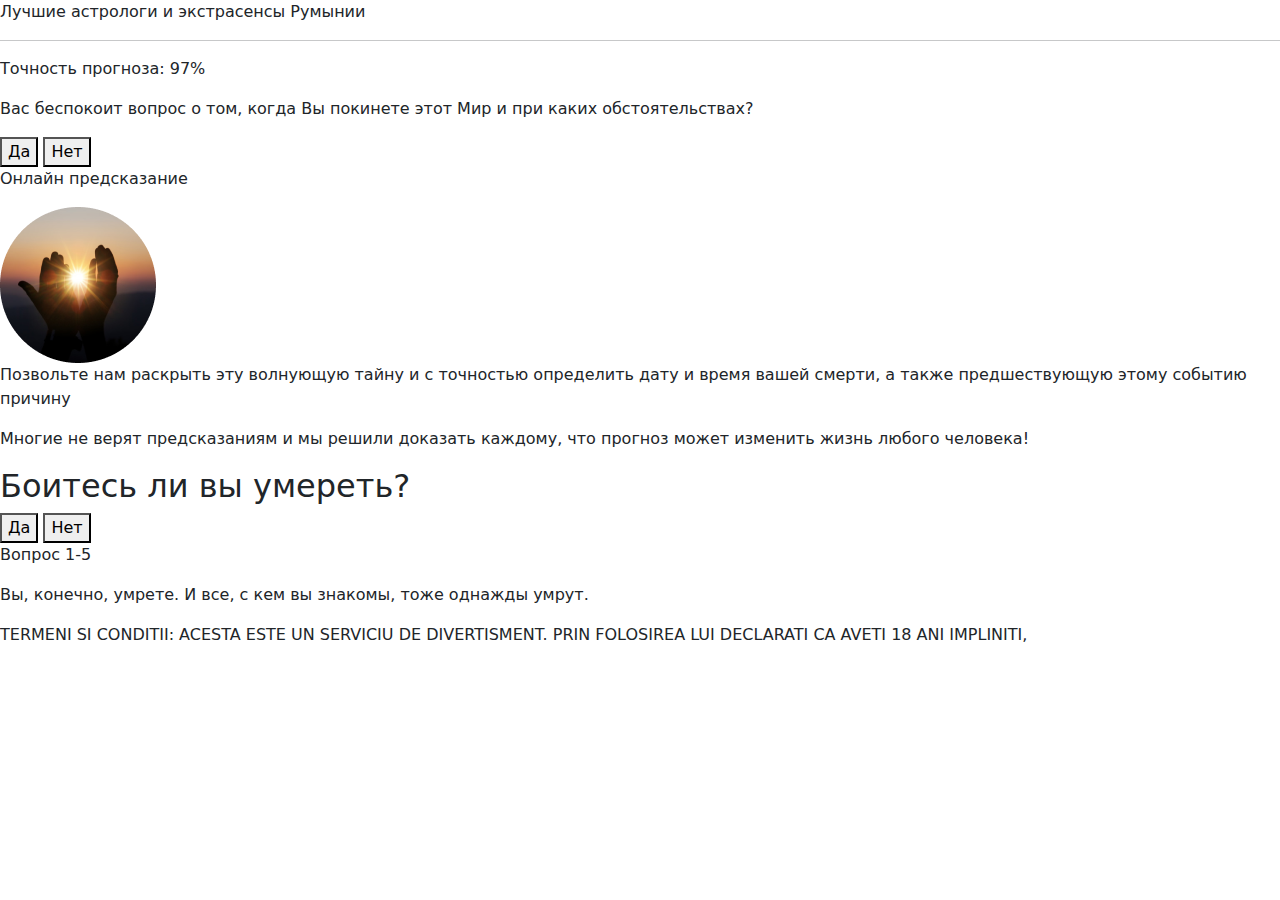
==== index.html @ 72fdac20 "Done basic html" ====
<!DOCTYPE html>
<html lang="ru">
<head>
    <meta charset="UTF-8">
    <meta http-equiv="X-UA-Compatible" content="IE=edge">
    <meta name="viewport" content="width=device-width, initial-scale=1.0">
    <link rel="stylesheet" href="css/bootstrap-reboot.min.css">
    <link rel="stylesheet" href="css/style.css">
    <title>Лучшие астрологи Румынии</title>
</head>
<body>
    <header>
        <section class="header-top">
            <p class="header-top__text_s">
                Лучшие астрологи и экстрасенсы Румынии
            </p>
            <hr class="header-top__line">
            <p class="header-top__text-b">
                Точность прогноза: 97%
            </p>
        </section>
        <section class="header-center">
            <p class="header-center__text">
               <span class="header-center__text_b">Вас беспокоит вопрос о том,</span>
                когда Вы покинете этот Мир и при каких обстоятельствах?
            </p>
            <div class="header-center__wrapper">
                <button class="header-center__elem1_button button">Да</button>
                <button class="header-center__elem1_button button">Нет</button>
            </div>
            <p class="header-center__text_s">
                Онлайн предсказание
            </p>
        </section>
        <section class="header-bottom">
            <div class="header-bottom__elem1">
                <img src="img/hands.png" alt="Держи смерть в своих руках">
                <p class="header-bottom__text">
                    Позвольте нам раскрыть эту волнующую тайну и 
                    <span class="header-bottom__text_y">с точностью определить дату и время вашей смерти,</span> 
                    а также предшествующую этому событию причину
                </p>
            </div>
        </section>
    </header>
    <main>
        <section class="main-content">
            <div class="main-content__wrapper">
                <p class="main-content__text">
                    Многие не верят предсказаниям и мы решили доказать каждому,
                    <span class="main-content__text_y">что прогноз может изменить жизнь любого человека!</span>
                </p>
            </div>
            <div class="main-content__question">
                <h2 class="main-content__question_text">
                    Боитесь ли вы умереть?
                </h2>
                <button class="main-content__question_button button">Да</button>
                <button class="main-content__question_button button">Нет</button>
                <p class="main-content__question_text_s">
                    Вопрос 1-5
                </p>
            </div>
        </section>
        <section class="button-content">
            <p class="button-content__text">
                Вы, конечно, умрете. 
                И все, с кем вы знакомы, 
                тоже однажды умрут.
            </p>
        </section>
    </main>
    <footer>
        <div class="footer-content">
            <p class="footer-content__text">
                TERMENI SI CONDITII: ACESTA ESTE UN SERVICIU DE DIVERTISMENT. PRIN FOLOSIREA LUI DECLARATI CA AVETI 18 ANI IMPLINITI, 
            </p>
        </div>
    </footer>
</body>
</html>
---- css/style.css ----
/* Подключение шрифтов */
@font-face {
    font-family: 'Roboto Light';
    src: url(../fonts/Roboto/Roboto-Light.ttf) format('truetype');
    font-weight: 300;
    font-style: normal;
}

@font-face {
    font-family: 'Roboto Regular';
    src: url(../fonts/Roboto/Roboto-Regular.ttf) format('truetype');
    font-weight: 400;
    font-style: normal;
}

@font-face {
    font-family: 'Roboto Medium';
    src: url(../fonts/Roboto/Roboto-Regular.ttf) format('truetype');
    font-weight: 500;
    font-style: normal;
}

@font-face {
    font-family: 'Roboto Bold';
    src: url(../fonts/Roboto/Roboto-Regular.ttf) format('truetype');
    font-weight: 700;
    font-style: normal;
}

@font-face {
    font-family: 'Bad Script';
    src: url(../fonts/Bad_Script/BadScript-Regular.ttf) format('truetype');
    font-weight: 700;
    font-style: normal;
}

h1{
    font-family: 'Roboto Light', sans-serif;
}
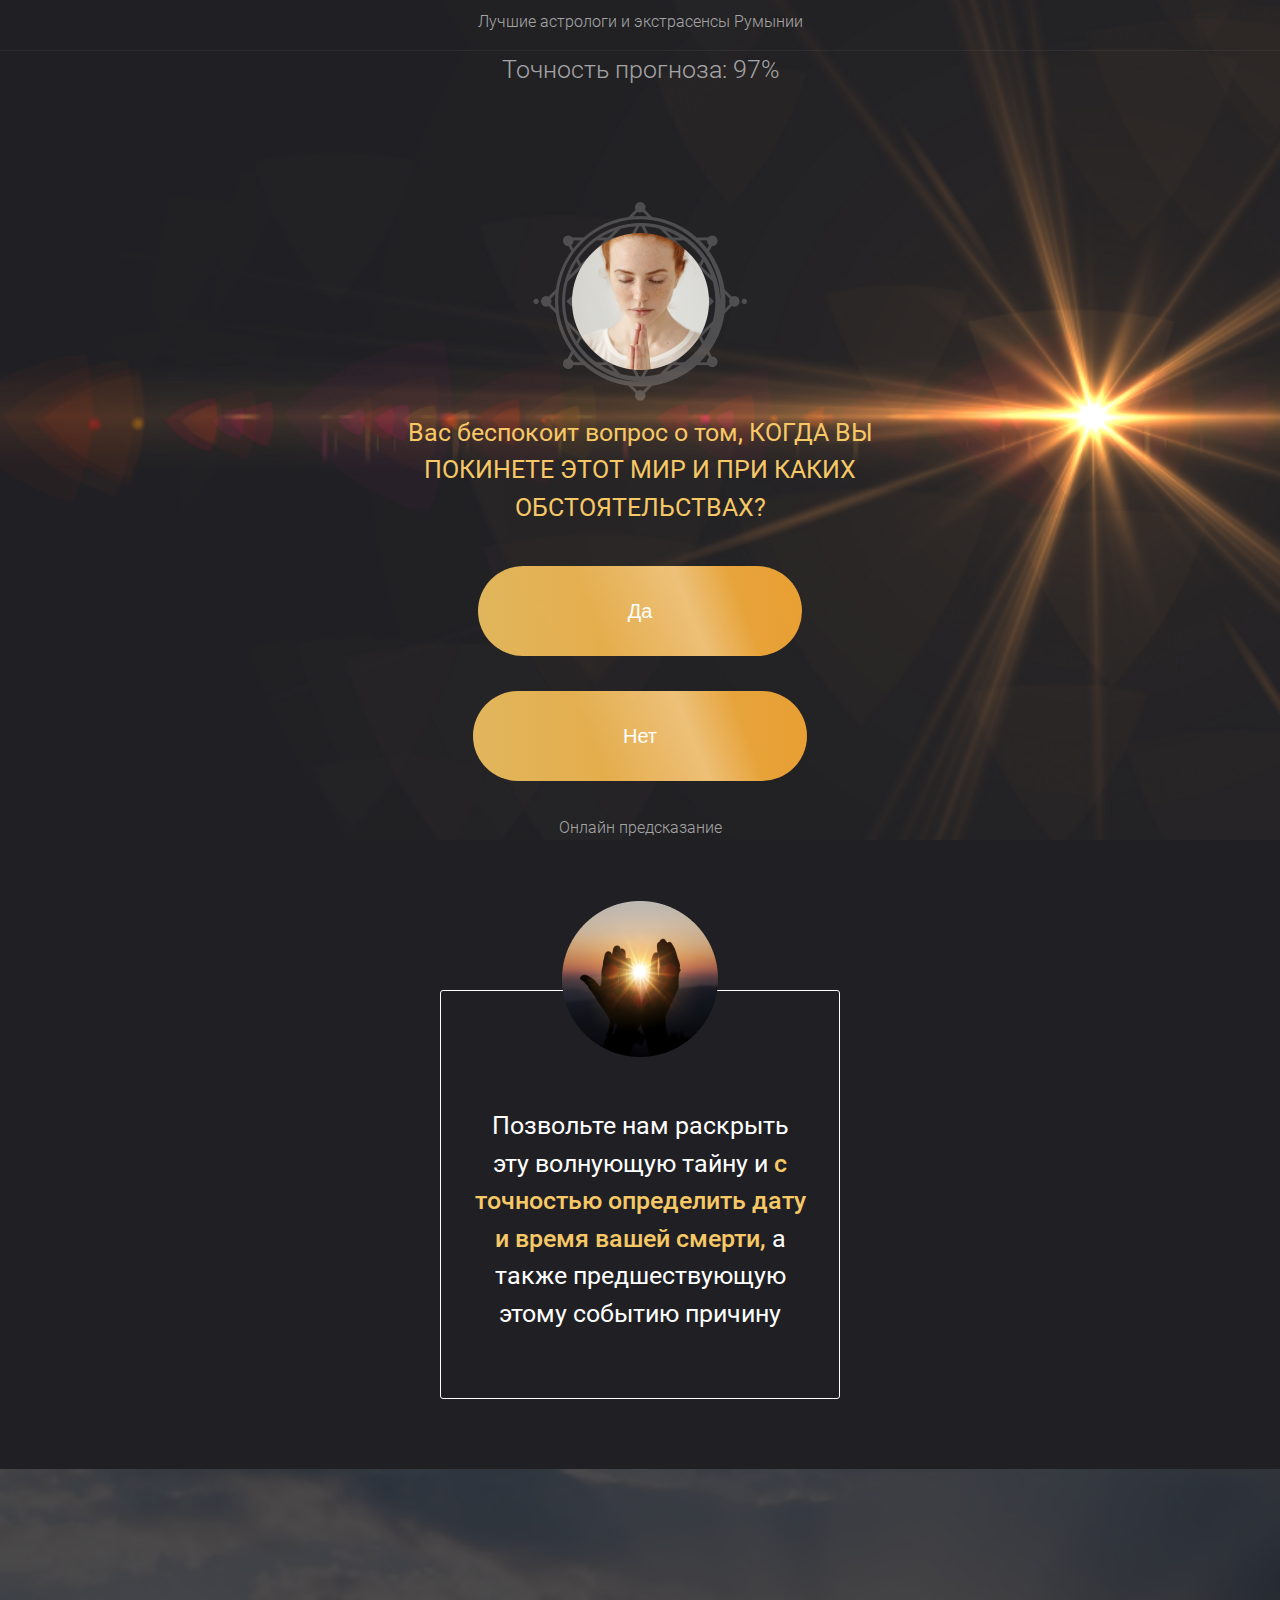
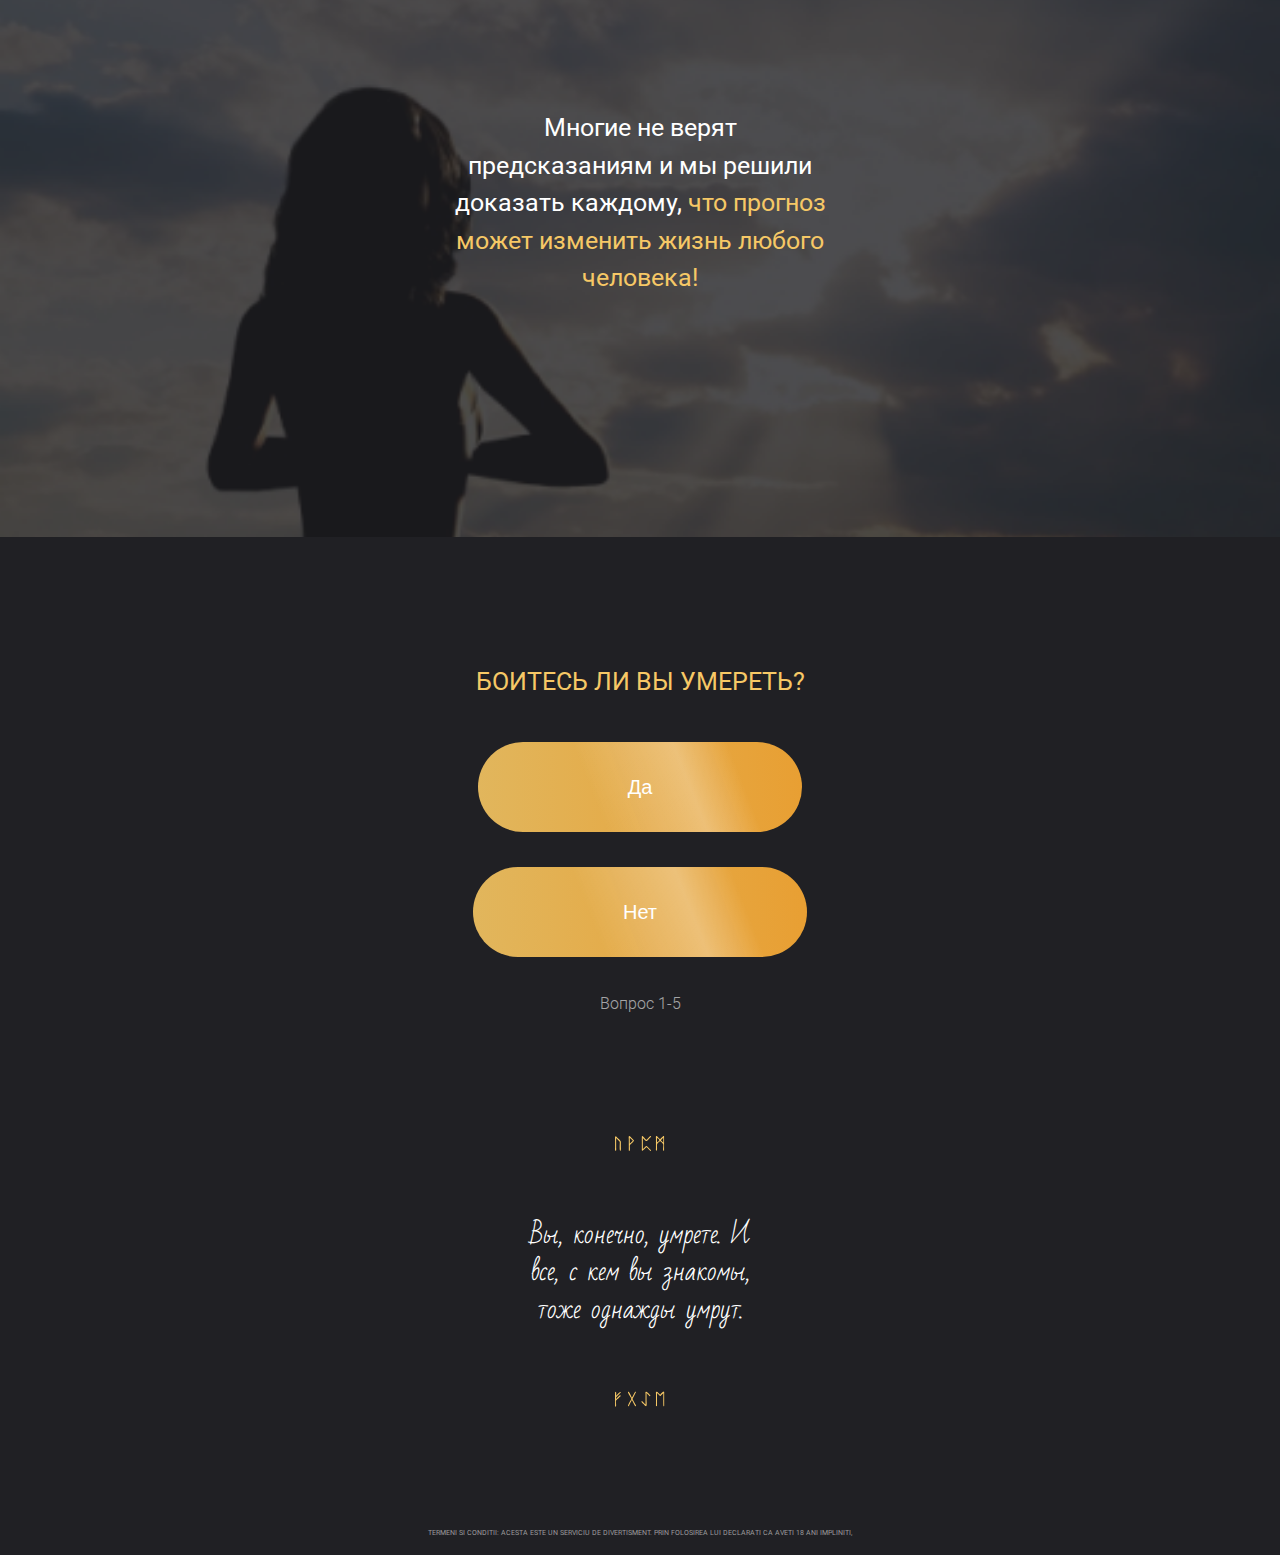
==== commit f88fbc8a: "Done css styleing" ====
--- a/index.html
+++ b/index.html
@@ -11,27 +11,32 @@
 <body>
     <header>
         <section class="header-top">
-            <p class="header-top__text_s">
+            <p class="header-top__text_s text">
                 Лучшие астрологи и экстрасенсы Румынии
             </p>
             <hr class="header-top__line">
-            <p class="header-top__text-b">
+            <p class="header-top__text_b text">
                 Точность прогноза: 97%
             </p>
         </section>
         <section class="header-center">
+            <div class="header-center__img">
+                <img src="img/woman1.png" alt="Никогда не сдавайся в лапы смерти">
+            </div>
             <p class="header-center__text">
-               <span class="header-center__text_b">Вас беспокоит вопрос о том,</span>
-                когда Вы покинете этот Мир и при каких обстоятельствах?
+                Вас беспокоит вопрос о том,
+                <span class="header-center__text_b">когда Вы покинете этот Мир и при каких обстоятельствах?</span>
             </p>
             <div class="header-center__wrapper">
-                <button class="header-center__elem1_button button">Да</button>
-                <button class="header-center__elem1_button button">Нет</button>
+                <button class="header-center__wrapper_button button">Да</button>
+                <button class="header-center__wrapper_button button">Нет</button>
             </div>
             <p class="header-center__text_s">
                 Онлайн предсказание
             </p>
         </section>
+    </header>
+    <main>
         <section class="header-bottom">
             <div class="header-bottom__elem1">
                 <img src="img/hands.png" alt="Держи смерть в своих руках">
@@ -42,8 +47,6 @@
                 </p>
             </div>
         </section>
-    </header>
-    <main>
         <section class="main-content">
             <div class="main-content__wrapper">
                 <p class="main-content__text">
@@ -62,16 +65,16 @@
                 </p>
             </div>
         </section>
-        <section class="button-content">
-            <p class="button-content__text">
-                Вы, конечно, умрете. 
-                И все, с кем вы знакомы, 
-                тоже однажды умрут.
-            </p>
-        </section>
     </main>
     <footer>
         <div class="footer-content">
+            <section class="button-content">
+                <p class="button-content__text">
+                    Вы, конечно, умрете. 
+                    И все, с кем вы знакомы, 
+                    тоже однажды умрут.
+                </p>
+            </section>
             <p class="footer-content__text">
                 TERMENI SI CONDITII: ACESTA ESTE UN SERVICIU DE DIVERTISMENT. PRIN FOLOSIREA LUI DECLARATI CA AVETI 18 ANI IMPLINITI, 
             </p>
--- a/css/style.css
+++ b/css/style.css
@@ -15,14 +15,14 @@
 
 @font-face {
     font-family: 'Roboto Medium';
-    src: url(../fonts/Roboto/Roboto-Regular.ttf) format('truetype');
+    src: url(../fonts/Roboto/Roboto-Medium.ttf) format('truetype');
     font-weight: 500;
     font-style: normal;
 }
 
 @font-face {
     font-family: 'Roboto Bold';
-    src: url(../fonts/Roboto/Roboto-Regular.ttf) format('truetype');
+    src: url(../fonts/Roboto/Roboto-Bold.ttf) format('truetype');
     font-weight: 700;
     font-style: normal;
 }
@@ -34,6 +34,221 @@
     font-style: normal;
 }
 
-h1{
-    font-family: 'Roboto Light', sans-serif;
-}+body{
+    background-color: #202024;
+}
+
+/* Элементы */
+
+.button{
+    background:  linear-gradient(248.67deg, rgba(255, 255, 255, 0) 20.84%, rgba(255, 255, 255, 0.29) 36.06%, rgba(255, 255, 255, 0) 64.04%),
+                linear-gradient(90deg, rgba(246, 200, 102, 0.9) -6.2%, rgba(254, 173, 53, 0.9) 100%);
+    border-radius: 50px;
+    border: none;
+
+    font-family: 'Roboto-Regular', Arial, sans-serif;
+    color: #FFFFFF;
+    font-size: 20px;
+
+    padding: 30px 150px;
+}
+
+/* Секция Header */
+
+header{
+    background-image: url("../img/blik.png");
+    background-size: cover;
+    background-repeat: no-repeat;
+    background-position: 50%;
+}
+
+.header-top{
+    margin: auto;
+
+    margin-bottom: 100px;
+}
+
+.header-top .text{
+    font-family: 'Roboto Light', Arial, sans-serif;
+    color: rgba(255, 255, 255, 0.6);
+    text-align: center;
+}
+
+.header-top__text_s{
+    padding-top: 10px;
+    font-size: 16px;
+}
+
+.header-top__text_b{
+    font-size: 25px;
+}
+
+.header-top__line{
+    height: 1px;
+    color: rgba(255, 255, 255, 0.2);
+    max-width: 1440px;
+    margin: auto;
+}
+
+.header-center__img img{
+    display: block;
+    margin: auto;
+}
+
+.header-center__text{
+    font-family: 'Roboto Regular', Arial, sans-serif;
+    font-size: 25px;
+    color: #F6C866;
+    text-align: center;
+
+    margin: auto;
+    max-width: 500px;
+
+    margin-bottom: 40px;
+}
+
+.header-center__text_b{
+    text-transform: uppercase;
+}
+
+.header-center__wrapper{
+    display: block;
+
+}
+
+.header-center__wrapper_button{
+    display: grid;
+    margin: auto;
+
+    margin-bottom: 35px;
+}
+
+.header-center__text_s{
+    font-family: 'Roboto Light', Arial, sans-serif;
+    font-size: 16px;
+    color: rgba(255, 255, 255, 0.6);
+    text-align: center;
+}
+
+.header-bottom__elem1{
+    max-width: 400px;
+    margin: auto;
+    margin-top: 150px;
+
+    border: 1px solid #FFFFFF;
+    border-radius: 3px;
+
+    margin-bottom: 70px;
+}
+
+.header-bottom__elem1 img{
+    display: block;
+    margin: auto;
+    margin-top: -90px;
+}
+
+.header-bottom__text{
+    font-family: 'Roboto Regular', Arial, sans-serif;
+    font-size: 25px;
+    color: #FFFFFF;
+    text-align: center;
+
+    padding: 50px 30px;
+}
+
+.header-bottom__text_y{
+    font-family: 'Roboto Medium', Arial, sans-serif;
+    color: #F6C866;
+}
+
+/* Секция Main */
+
+.main-content__wrapper{
+    background-image: url("../img/bg_img.png");
+    background-size: cover;
+    background-repeat: no-repeat;
+
+    margin: auto;
+    max-width: 1440px;
+
+    margin-bottom: 130px;
+}
+
+.main-content__text{
+    font-family: 'Roboto Regular', Arial, sans-serif;
+    font-size: 25px;
+    color: #FFFFFF;
+    text-align: center;
+
+    margin: auto;
+    max-width: 380px;
+
+    padding-top: 240px;
+    padding-bottom: 240px;
+}
+
+.main-content__text_y{
+    color: #F6C866;
+}
+
+.main-content__question_text{
+    font-family: 'Roboto Regular', Arial, sans-serif;
+    font-size: 25px;
+    text-transform: uppercase;
+    color: #F6C866;
+
+    text-align: center;
+    margin-bottom: 45px;
+}
+
+.main-content__question_button{
+    display: grid;
+    margin: auto;
+
+    margin-bottom: 35px;
+}
+
+.main-content__question_text_s{
+    font-family: 'Roboto Light', Arial, sans-serif;
+    font-size: 16px;
+    color: rgba(255, 255, 255, 0.6);
+    text-align: center;
+}
+
+/* Секция Footer */
+
+.footer-content{
+    max-width: 1440px;
+    margin: auto;
+}
+
+.button-content{
+    padding-top: 80px;
+    padding-bottom: 80px;
+    margin-top: 120px;
+    margin-bottom: 120px;
+
+    background-image: url('../img/rune1.svg'),
+                      url('../img/rune2.svg');
+    background-repeat: no-repeat, no-repeat;
+    background-size: 50px, 50px;
+    background-position: top, bottom;
+}
+
+.button-content__text{
+    font-family: 'Bad Script', Arial, sans-serif;
+    font-size: 25px;
+    color: #FFFFFF;
+
+    max-width: 250px;
+    margin: auto;
+    text-align: center;
+}
+
+.footer-content__text{
+    font-family: 'Roboto Regular', Arial, sans-serif;
+    font-size: 7px;
+    color: #9D9D9D;
+
+    text-align: center;
+}
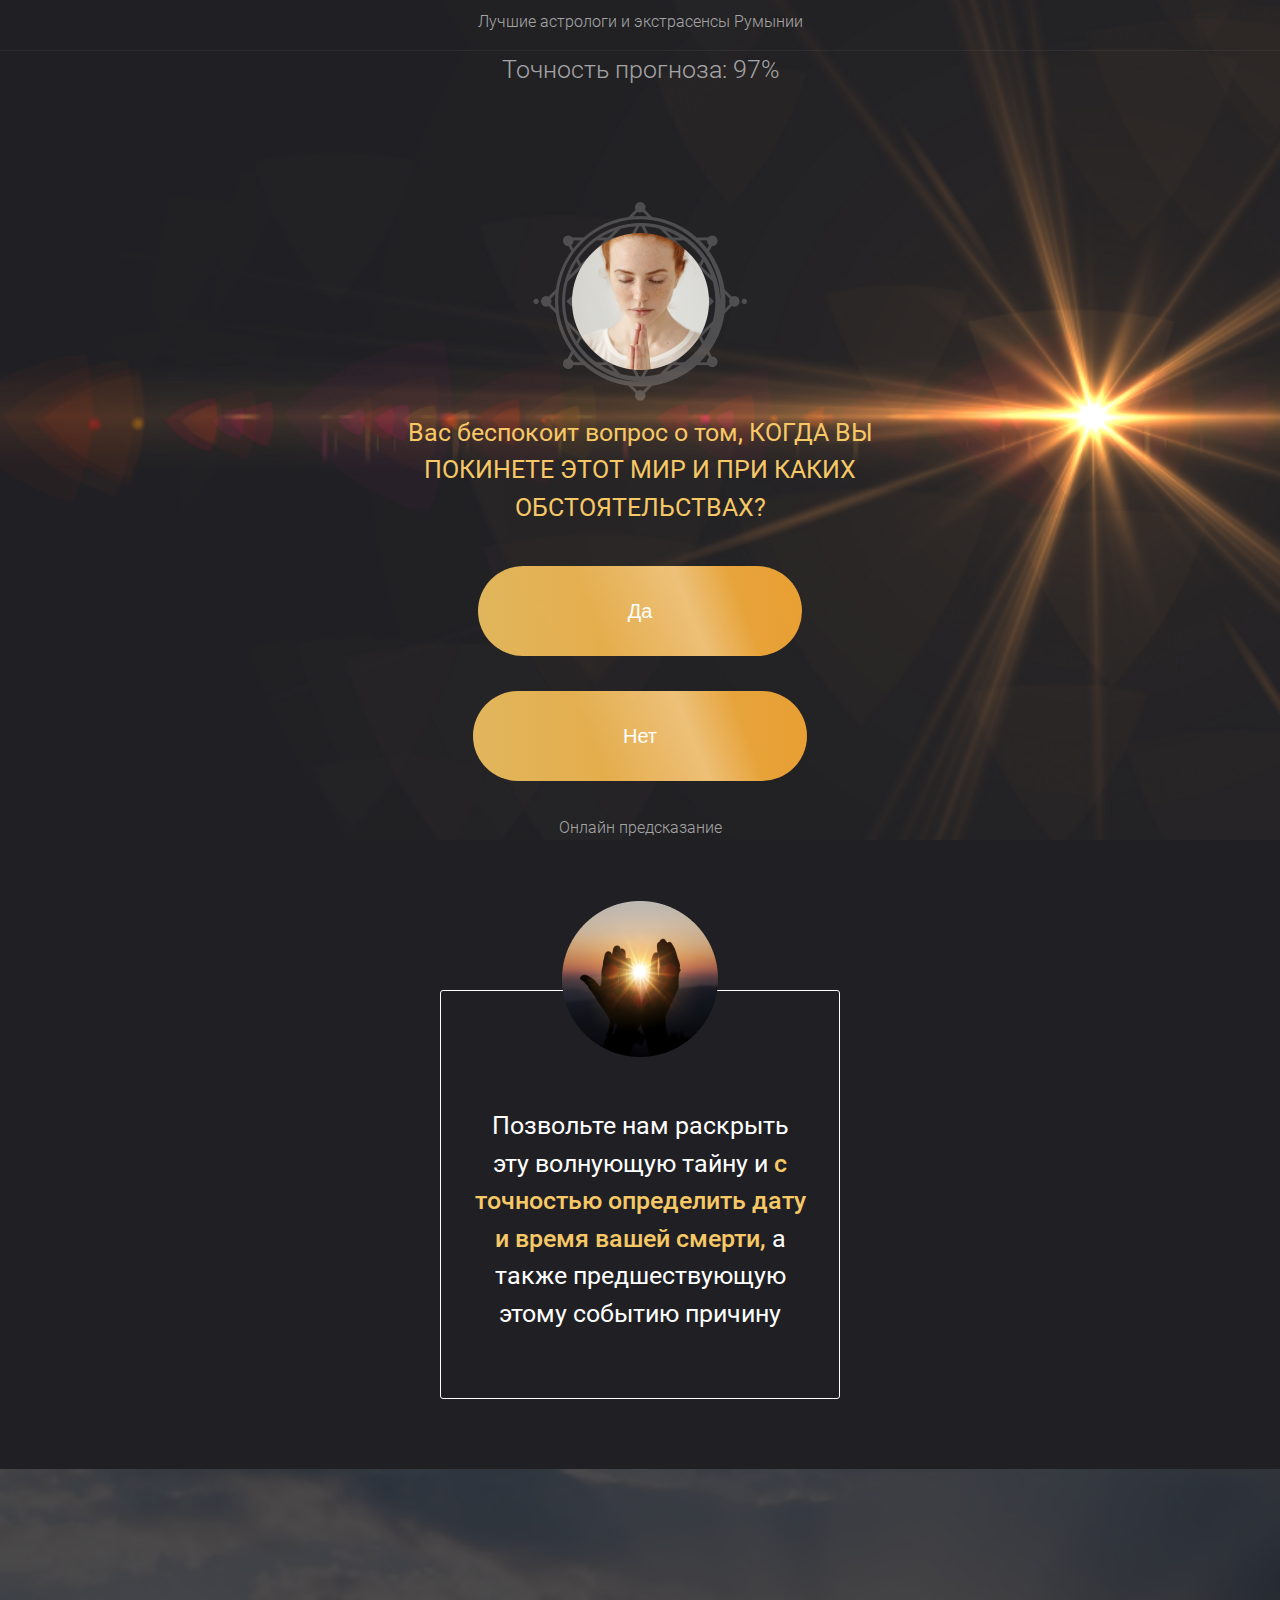
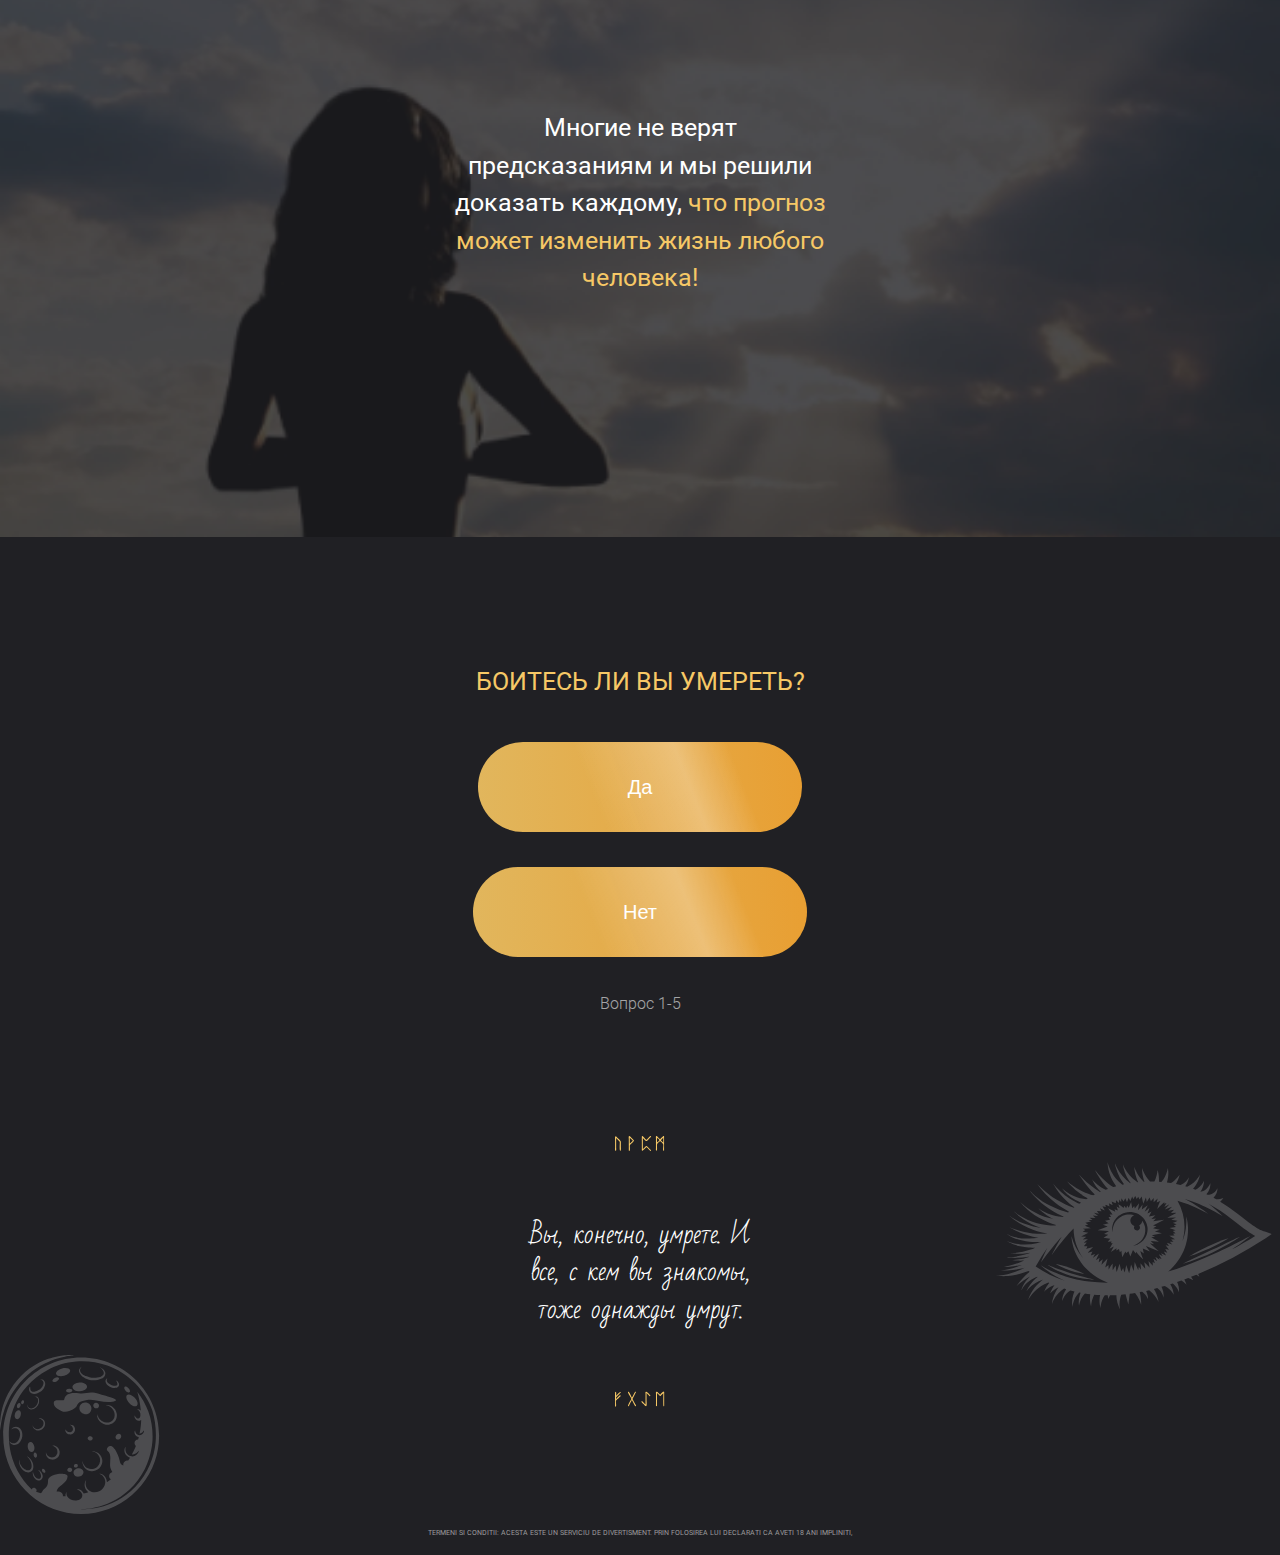
==== commit c5bd9a14: "Done script logic" ====
--- a/index.html
+++ b/index.html
@@ -58,8 +58,8 @@
                 <h2 class="main-content__question_text">
                     Боитесь ли вы умереть?
                 </h2>
-                <button class="main-content__question_button button">Да</button>
-                <button class="main-content__question_button button">Нет</button>
+                <button class="main-content__question_button button" onclick="createPage1(this.innerHTML)">Да</button>
+                <button class="main-content__question_button button" onclick="createPage1(this.innerHTML)">Нет</button>
                 <p class="main-content__question_text_s">
                     Вопрос 1-5
                 </p>
@@ -80,5 +80,6 @@
             </p>
         </div>
     </footer>
+    <script src="js/script.js"></script>
 </body>
 </html>--- a/css/style.css
+++ b/css/style.css
@@ -53,6 +53,42 @@
     padding: 30px 150px;
 }
 
+.select-arrow{
+    position: relative;
+    display: grid;
+    max-width: 345px;
+    margin: auto;
+
+    margin-bottom: 35px;
+}
+
+.select-arrow:after{
+    content: "▼";
+    position: absolute;
+    font-size: 25px;
+    z-index: 1;
+    top: 30%;
+    right: 10%;
+
+}
+
+.select-form{
+    font-family: 'Roboto Regular';
+    font-size: 20px;
+    color: #202024;
+    text-align: center;
+    padding: 30px 100px;
+
+    border-radius: 50px;
+    border: none;
+    background: linear-gradient(90deg, rgba(228, 228, 228, 0.9) -6.2%, rgba(203, 203, 203, 0.9) 100%);
+    appearance: none;
+}
+
+.error{
+    border: 1px solid red;
+}
+
 /* Секция Header */
 
 header{
@@ -119,7 +155,6 @@
 .header-center__wrapper_button{
     display: grid;
     margin: auto;
-
     margin-bottom: 35px;
 }
 
@@ -220,6 +255,12 @@
 .footer-content{
     max-width: 1440px;
     margin: auto;
+
+    background-image: url('../img/eye.svg'),
+                      url('../img/moon.svg');
+    background-repeat: no-repeat, no-repeat;
+    background-size: 300px, 160px;
+    background-position: right top, left 90%;
 }
 
 .button-content{
@@ -252,3 +293,247 @@
 
     text-align: center;
 }
+
+/* Страница Question */
+
+.header-question{
+    background-image: url('../img/eye.svg');
+    background-repeat: no-repeat;
+    background-size: 150px;
+    background-position: 65% bottom;
+}
+
+.button-question__text{
+    font-family: 'Bad Script', Arial, sans-serif;
+    font-size: 25px;
+    color: #FFFFFF;
+    opacity: 0.6;
+    line-height: 35px;
+    text-align: center;
+    max-width: 415px;
+
+    margin: auto;
+    padding-top: 40px;
+    padding-bottom: 40px;
+}
+
+.button-question__line{
+    height: 1px;
+    color: rgba(255, 255, 255, 0.2);
+}
+
+.form-content{
+    padding-bottom: 130px;
+    background-image: url('../img/moon.svg');
+    background-repeat: no-repeat;
+    background-size: 80px;
+    background-position: 30% bottom;
+}
+
+.form-content__text{
+    font-family: 'Roboto Regular', Arial, sans-serif;
+    font-size: 25px;
+    color: #F6C866;
+    text-align: center;
+    text-transform: uppercase;
+
+    max-width: 500px;
+    margin: auto;
+    padding-top: 70px;
+    padding-bottom: 40px;
+}
+
+.form-content__wrapper_button{
+    display: grid;
+    margin: auto;
+    margin-bottom: 35px;
+}
+
+.question-number{
+    font-family: 'Roboto Light', Arial, sans-serif;
+    font-size: 12px;
+    text-align: center;
+    color: rgba(255, 255, 255, 0.6);
+
+}
+.select-from__button{
+    display: grid;
+    margin: auto;
+}
+
+.select-form__wrapper{
+    display: none;
+}
+
+.loader-wrapper{
+    margin: auto;
+    display: none;
+    margin-top: 50vh;
+}
+
+.loader-content{
+    width: 75px;
+    height: 75px;
+    margin: auto;
+
+    background-image: url('../img/preloader.svg');
+    background-repeat: no-repeat;
+    background-position: center;
+    background-size: contain;
+
+    animation-name: spin;
+    animation-duration: 2s;
+    animation-iteration-count: infinite;
+
+    margin-bottom: 25px;
+}
+
+.loader-content__text{
+    font-family: 'Roboto Light', Arial, sans-serif;
+    font-size: 12px;
+    color: rgba(255, 255, 255, 0.6);
+
+    text-align: center;
+}
+
+.main-content{
+    display: block;
+}
+
+.form-content__hidden{
+    display: none;
+}
+
+.form-content__hidden_2{
+    display: none;
+}
+
+/* Animation */
+
+@keyframes spin{
+    from{
+        transform: rotate(0deg);
+    }
+    to{
+        transform: rotate(360deg);
+    }
+}
+
+/* Adaptive */
+
+@media screen and (max-width: 550px) {
+
+    /* Элементы */
+
+    .button{
+        padding: 15px 100px;
+        font-size: 14px;
+    }
+
+    /* Секция Header */
+
+    header{
+        background-size: contain;
+    }
+
+    .header-top__text_s{
+        font-size: 12px;
+    }
+
+    .header-top__text_b{
+        font-size: 20px;
+    }
+
+    .header-center__text{
+        font-size: 16px;
+
+        padding: 0 20px;
+    }
+
+    .header-center__text_s{
+        font-size: 12px;
+    }
+
+    .header-bottom{
+        margin: 0 25px;
+    }
+
+    .header-bottom__text{
+        font-size: 16px;
+    }
+
+    .header-bottom__text_y{
+        font-size: 20px;
+    }
+
+    .header-bottom__elem1 img {
+        width: 100px;
+        margin-top: -60px;
+    }
+
+    /* Секция Main */
+
+    .main-content__text{
+        font-size: 16px;
+
+        margin: 0 30px;
+    }
+
+    .main-content__text_y{
+        font-size: 20px;
+    }
+
+    .main-content__question_text{
+        font-size: 16px;
+    }
+
+    .main-content__question_text_s{
+        font-size: 12px;
+    }
+
+    /* Секция Footer */
+
+    .footer-content{
+        background-size: 80px, 50px;
+        background-position: 110% top, -5% 90%;
+    }
+
+    .button-content__text{
+        font-size: 20px;
+
+        padding: 0 20px;
+    }
+
+    .button-content{
+        background-size: 30px, 30px;
+    }
+
+    /* Страница question */
+    
+    .header-question{
+        background-size: 100px;
+        background-position: 110% 90%;
+    }
+
+    .button-question__text{
+        font-size: 14px;
+        padding-right: 40px;
+        padding-left: 40px;
+        line-height: 20px;
+    }
+
+    .form-content{
+        background-size: 50px;
+        background-position: -5% bottom;
+
+        padding-bottom: 35px;
+    }
+
+    .form-content__text{
+        font-size: 16px;
+        line-height: 25px;
+        padding-top: 35px;
+        padding-right: 20px;
+        padding-left: 20px;
+    }
+}